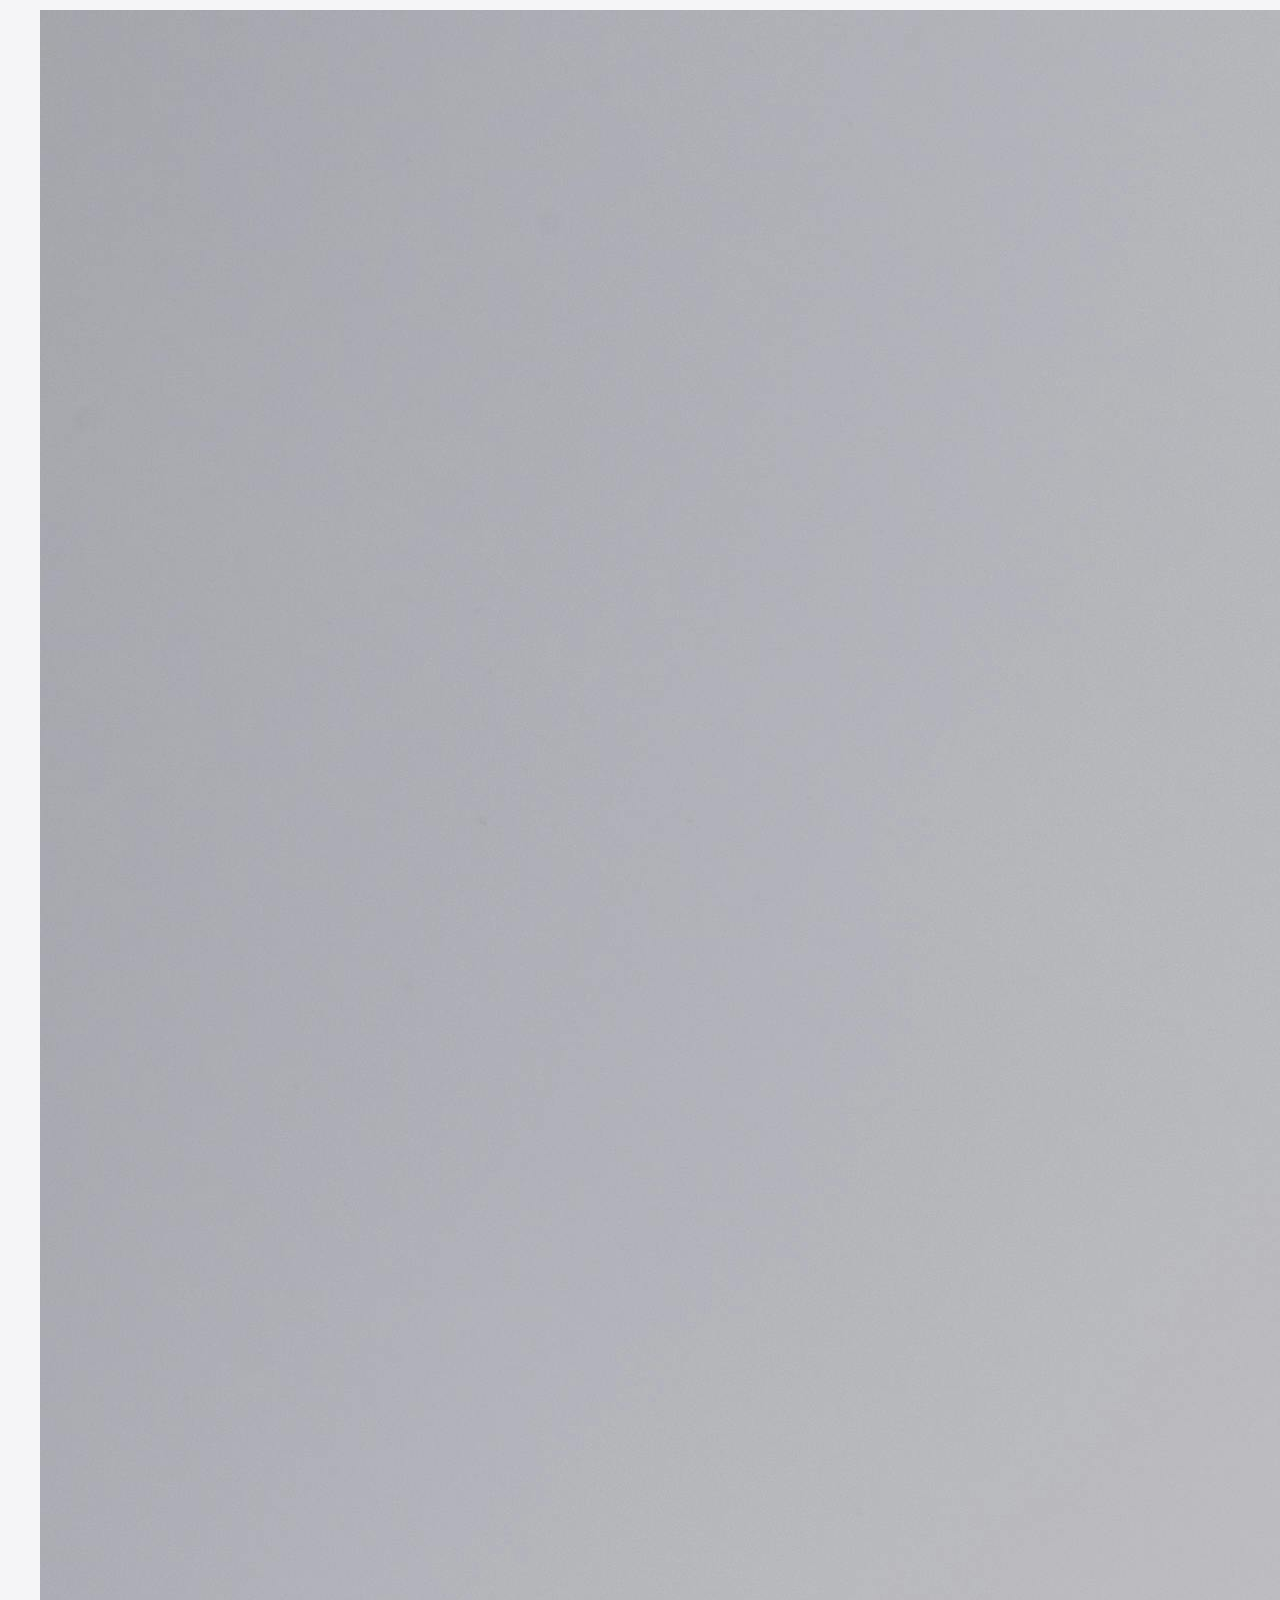
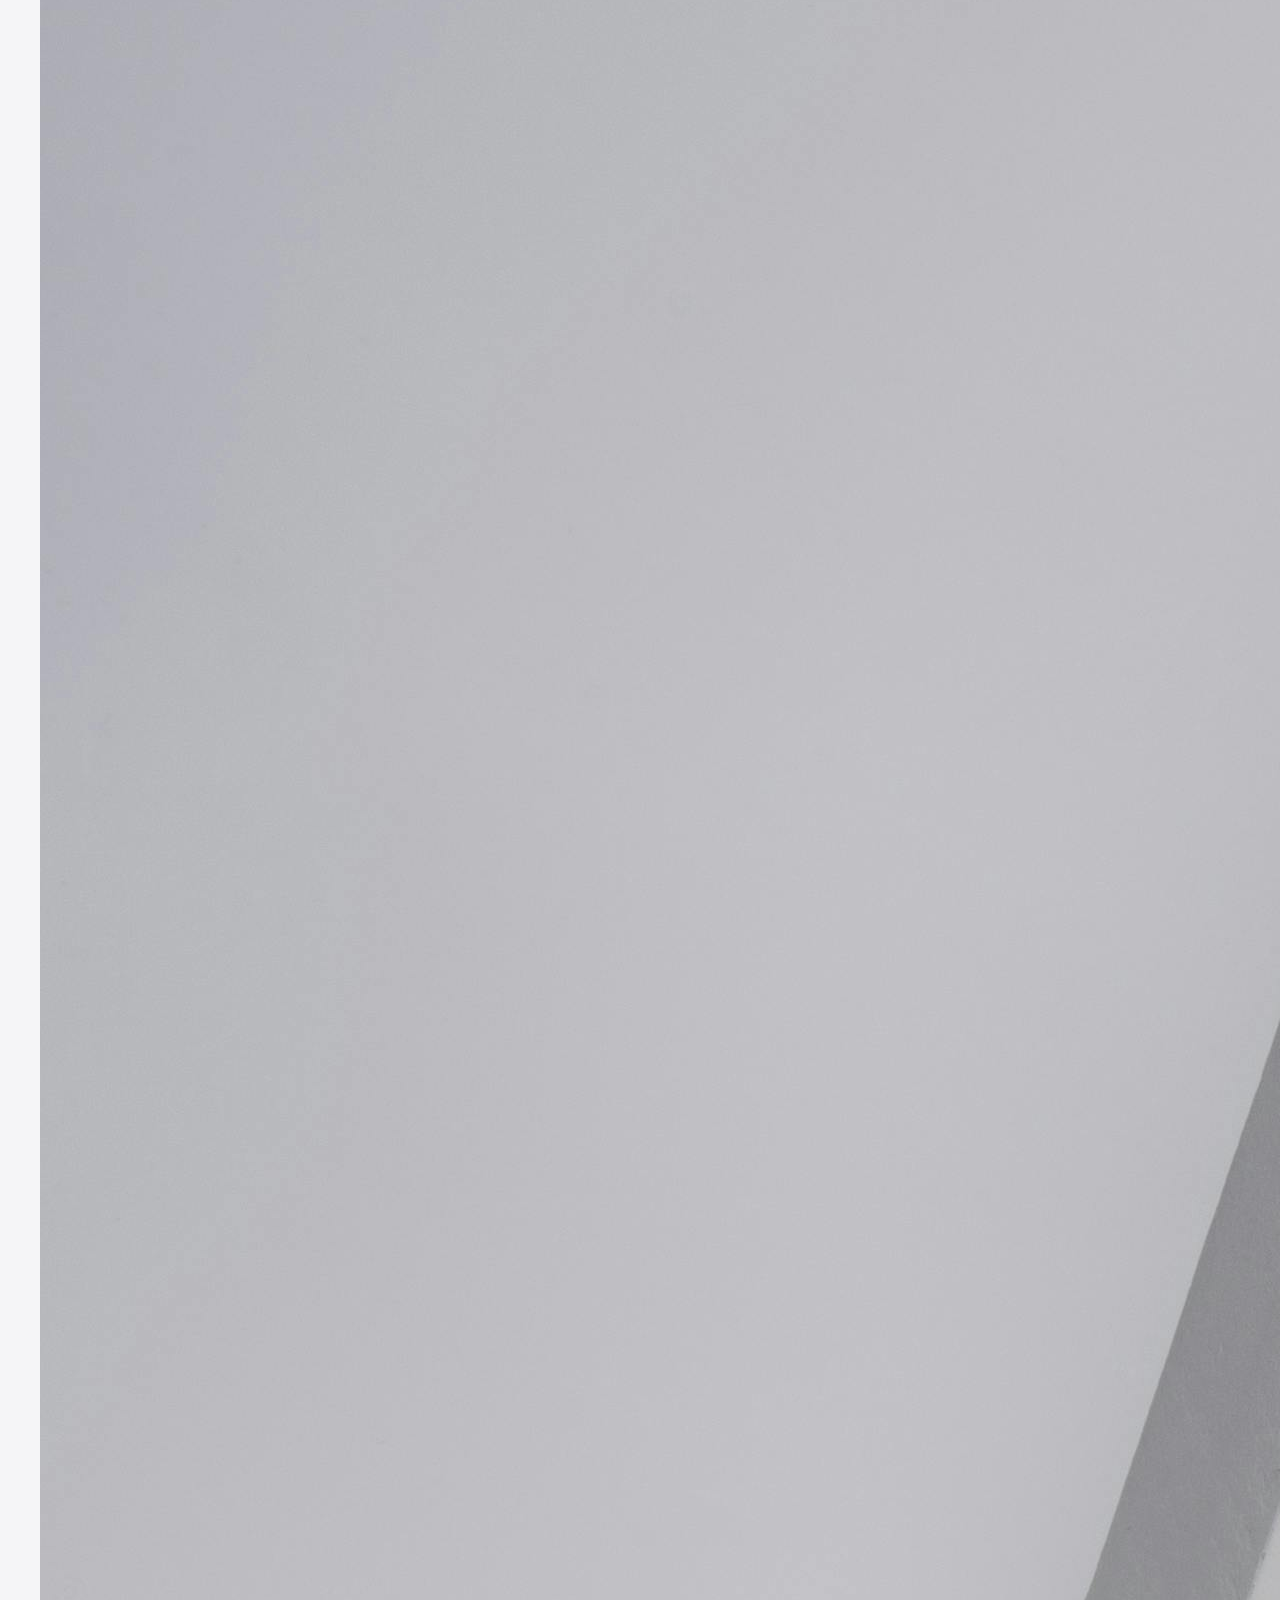
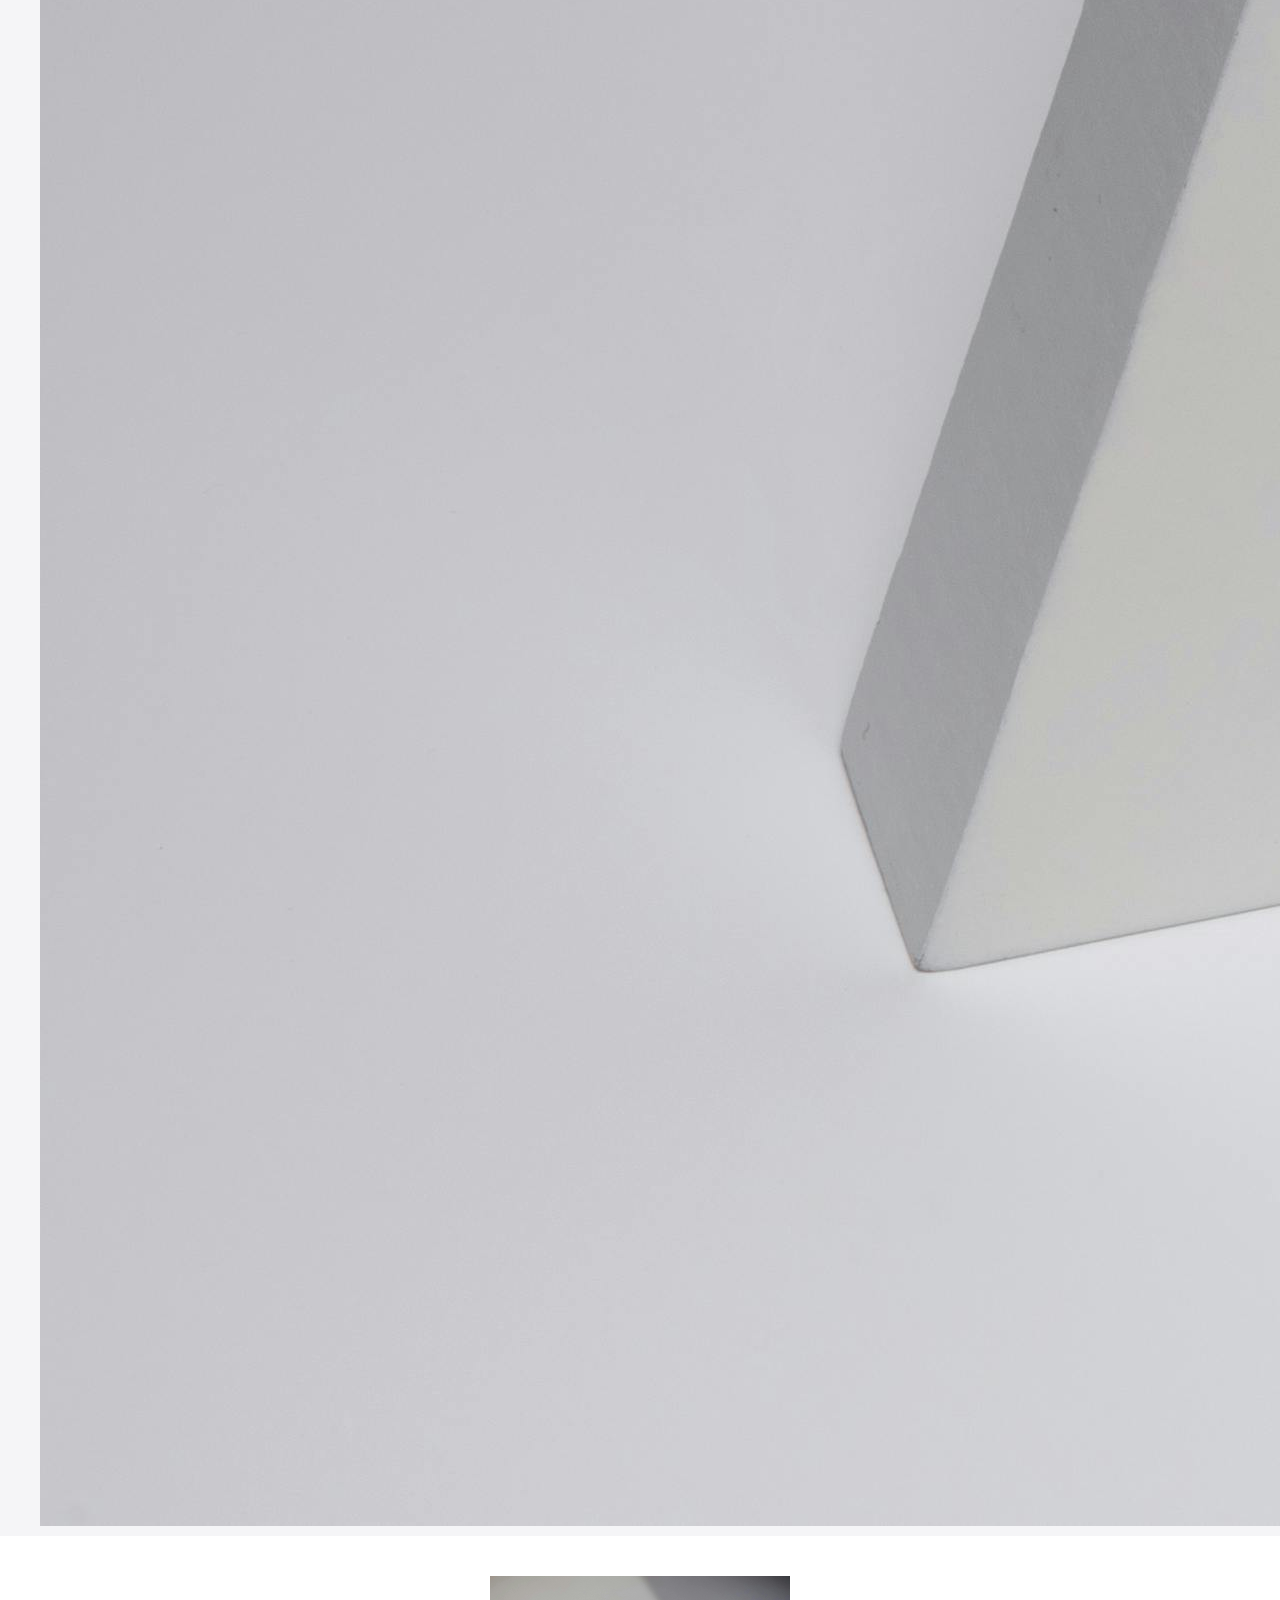
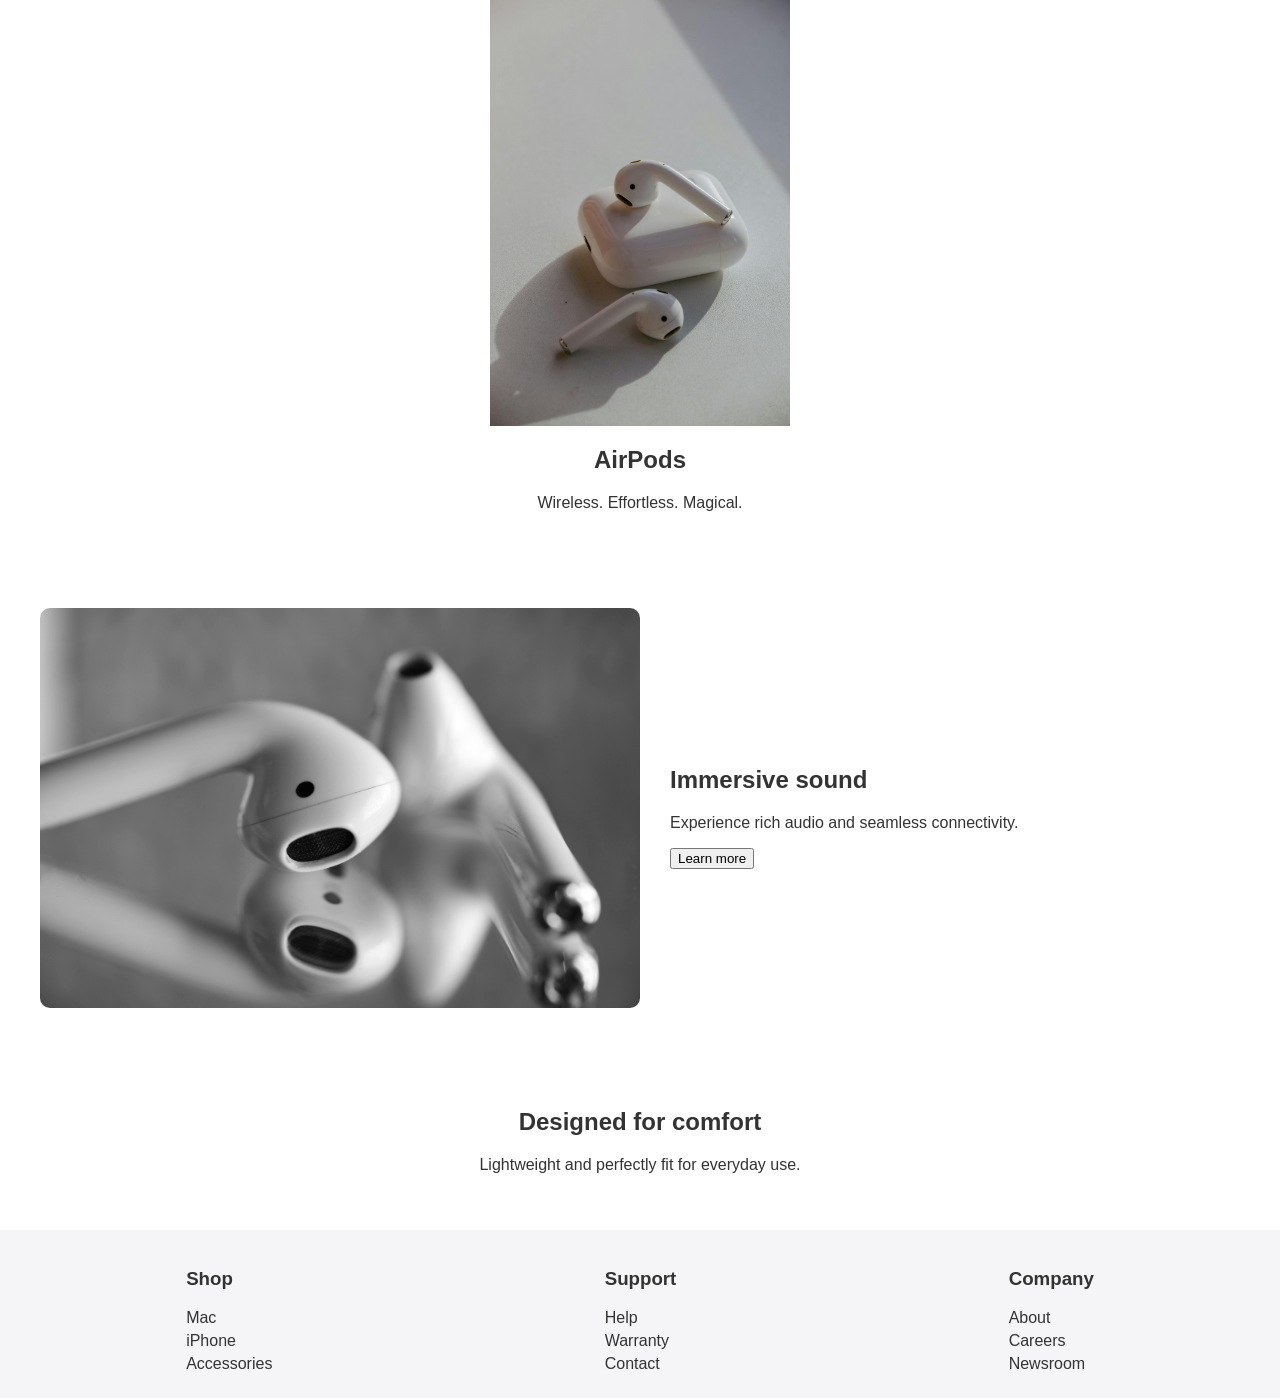
==== airpods/index.html @ 191da268 "Change alt text for logo image in index.html" ====
<!DOCTYPE html>
<html lang="en">
<head>
  <meta charset="UTF-8">
  <meta name="viewport" content="width=device-width, initial-scale=1.0">
  <title>Apple AirPods Recreation</title>
  <link rel="stylesheet" href="style.css">
</head>
<body>
  <nav>
    <img src="logo.jpg" alt="Site logo">
    <a href="#">Store</a>
    <a href="#">Mac</a>
    <a href="#">iPad</a>
    <a href="#">iPhone</a>
    <a href="#">AirPods</a>
    <div class="icons">🔍 🛍️</div>
  </nav>

  <main>
    <section class="hero">
      <img src="airpods.jpg" alt="AirPods">
      <h1>AirPods</h1>
      <p>Wireless. Effortless. Magical.</p>
    </section>

    <section class="two-column">
      <img src="closeup.jpg" alt="AirPods close-up">
      <div>
        <h2>Immersive sound</h2>
        <p>Experience rich audio and seamless connectivity.</p>
        <button>Learn more</button>
      </div>
    </section>

    <section class="centered">
      <h2>Designed for comfort</h2>
      <p>Lightweight and perfectly fit for everyday use.</p>
    </section>
  </main>

  <footer>
    <div class="flexbox">
      <div>
        <h3>Shop</h3>
        <a href="#">Mac</a>
        <a href="#">iPhone</a>
        <a href="#">Accessories</a>
      </div>
      <div>
        <h3>Support</h3>
        <a href="#">Help</a>
        <a href="#">Warranty</a>
        <a href="#">Contact</a>
      </div>
      <div>
        <h3>Company</h3>
        <a href="#">About</a>
        <a href="#">Careers</a>
        <a href="#">Newsroom</a>
      </div>
    </div>
  </footer>
</body>
</html>
---- airpods/style.css ----
body {
  font-family: Arial, sans-serif;
  margin: 0;
  color: #333;
}

nav {
  display: flex;
  justify-content: space-between;
  align-items: center;
  padding: 10px 40px;
  background-color: #f5f5f7;
}

nav a {
  margin: 0 10px;
  text-decoration: none;
  color: #333;
}

.hero {
  text-align: center;
  padding: 40px;
}

.hero img {
  max-width: 300px;
  display: block;
  margin: 0 auto 20px;
}

.two-column {
  display: flex;
  align-items: center;
  padding: 40px;
  gap: 30px;
}

.two-column img {
  width: 50%;
  border-radius: 10px;
}

.centered {
  text-align: center;
  padding: 40px;
}

footer {
  background-color: #f5f5f7;
  padding: 20px;
}

.flexbox {
  display: flex;
  justify-content: space-around;
}

footer a {
  display: block;
  color: #333;
  text-decoration: none;
  margin: 5px 0;
}
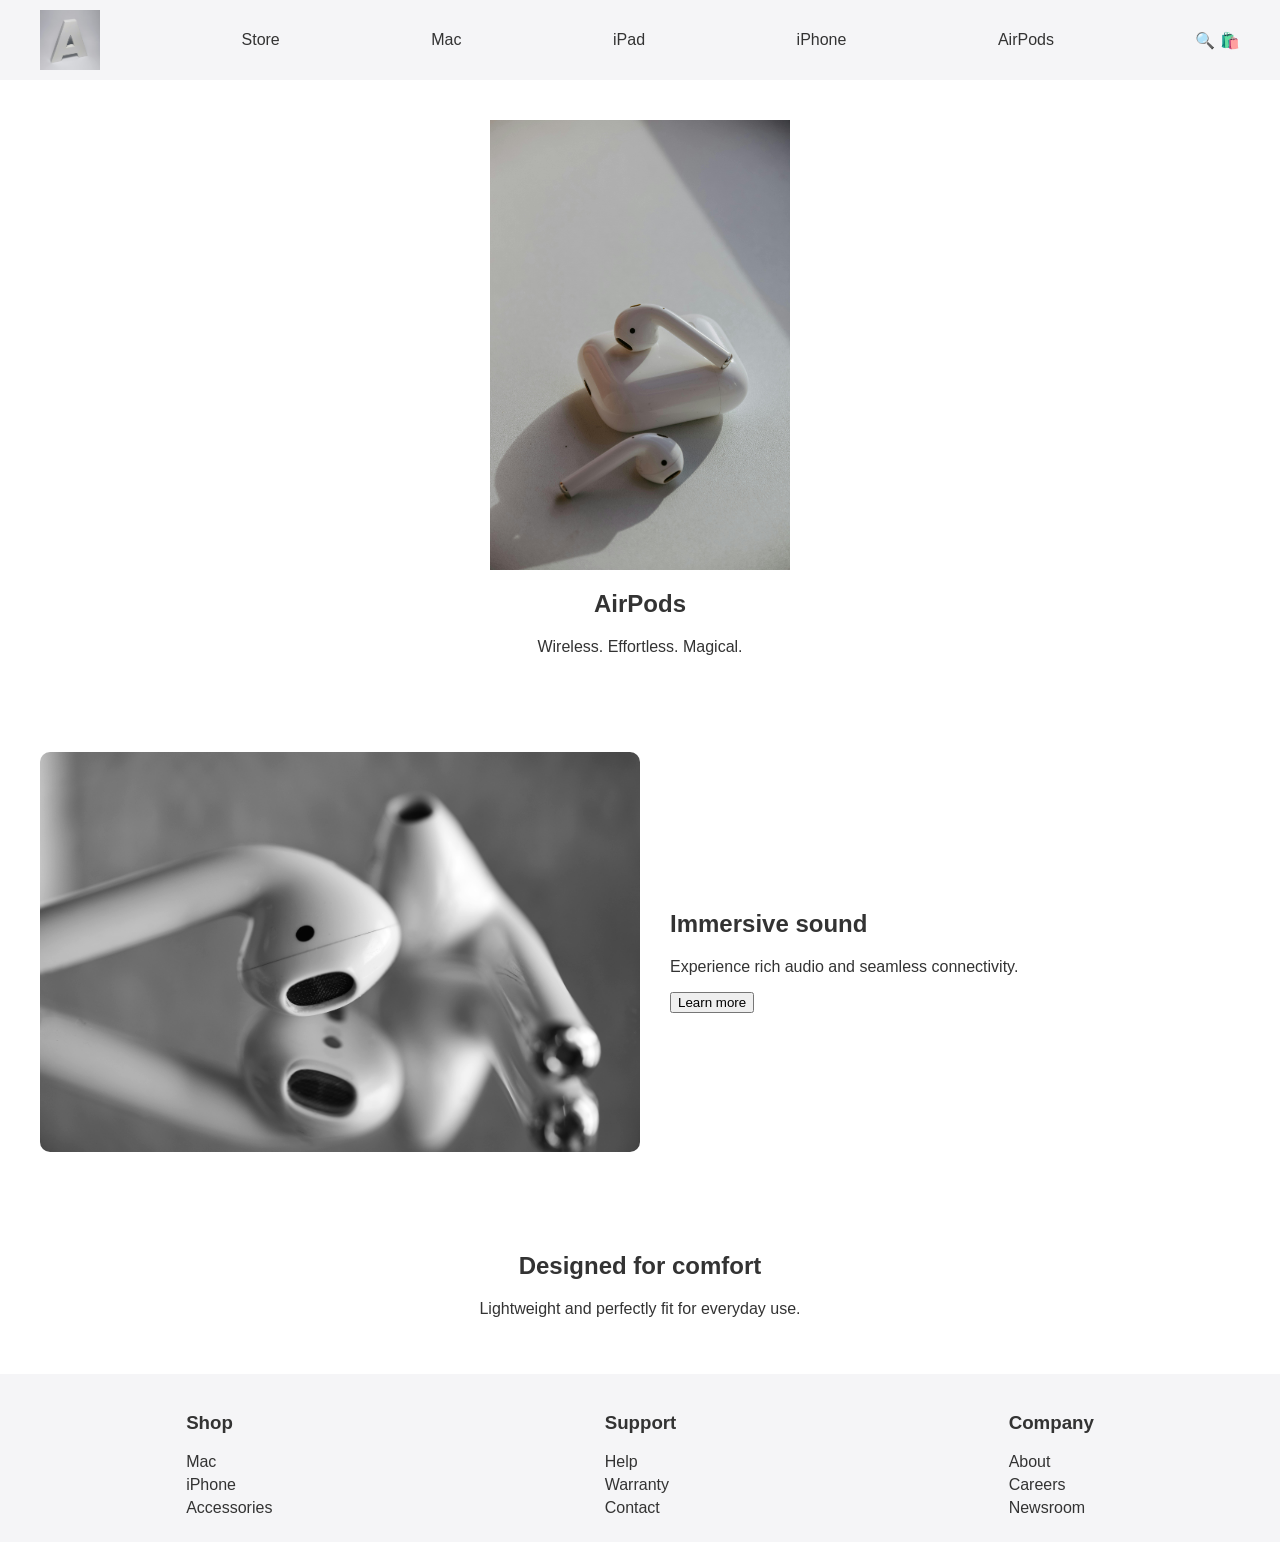
==== commit 861a692e: "Add width attribute to logo image" ====
--- a/airpods/index.html
+++ b/airpods/index.html
@@ -8,7 +8,7 @@
 </head>
 <body>
   <nav>
-    <img src="logo.jpg" alt="Site logo">
+    <img src="logo.jpg" alt="Site logo" width="60">
     <a href="#">Store</a>
     <a href="#">Mac</a>
     <a href="#">iPad</a>
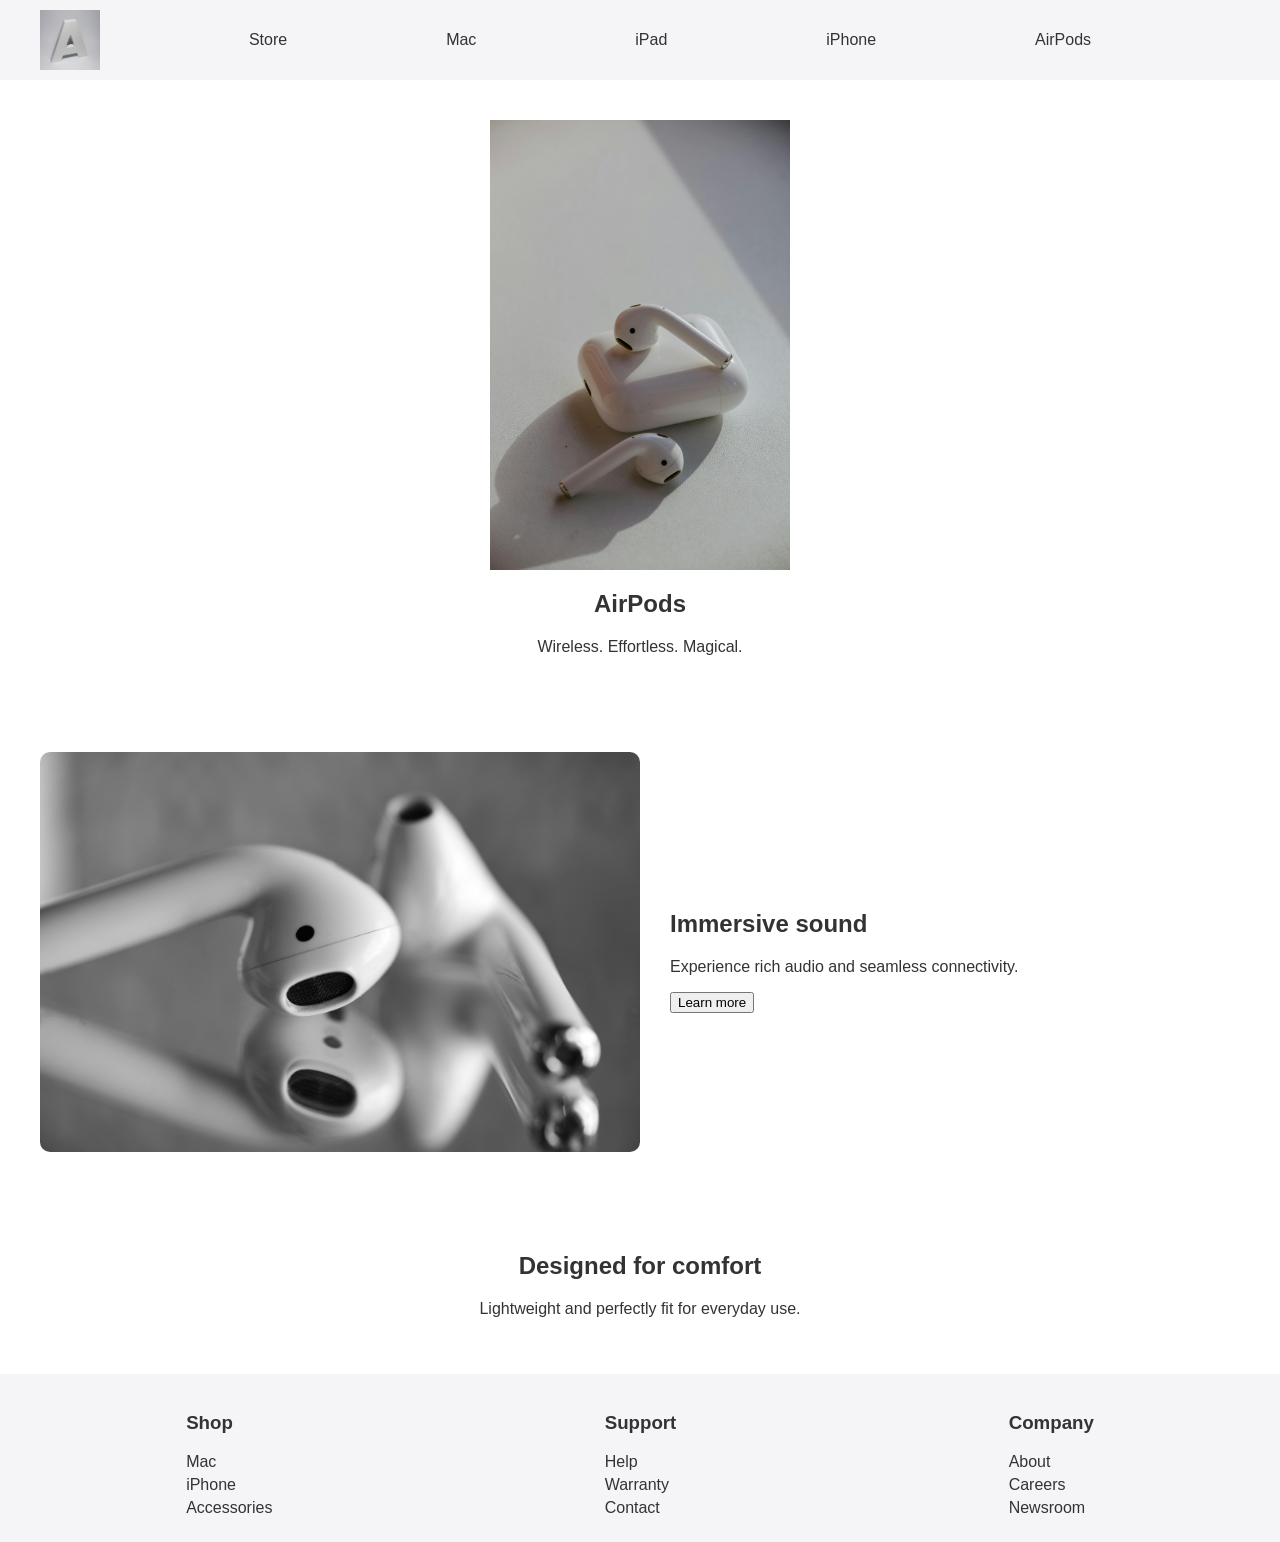
==== commit d9b8e090: "navigation in index.html" ====
--- a/airpods/index.html
+++ b/airpods/index.html
@@ -14,7 +14,7 @@
     <a href="#">iPad</a>
     <a href="#">iPhone</a>
     <a href="#">AirPods</a>
-    <div class="icons">🔍 🛍️</div>
+    <div class="icons"> </div>
   </nav>
 
   <main>
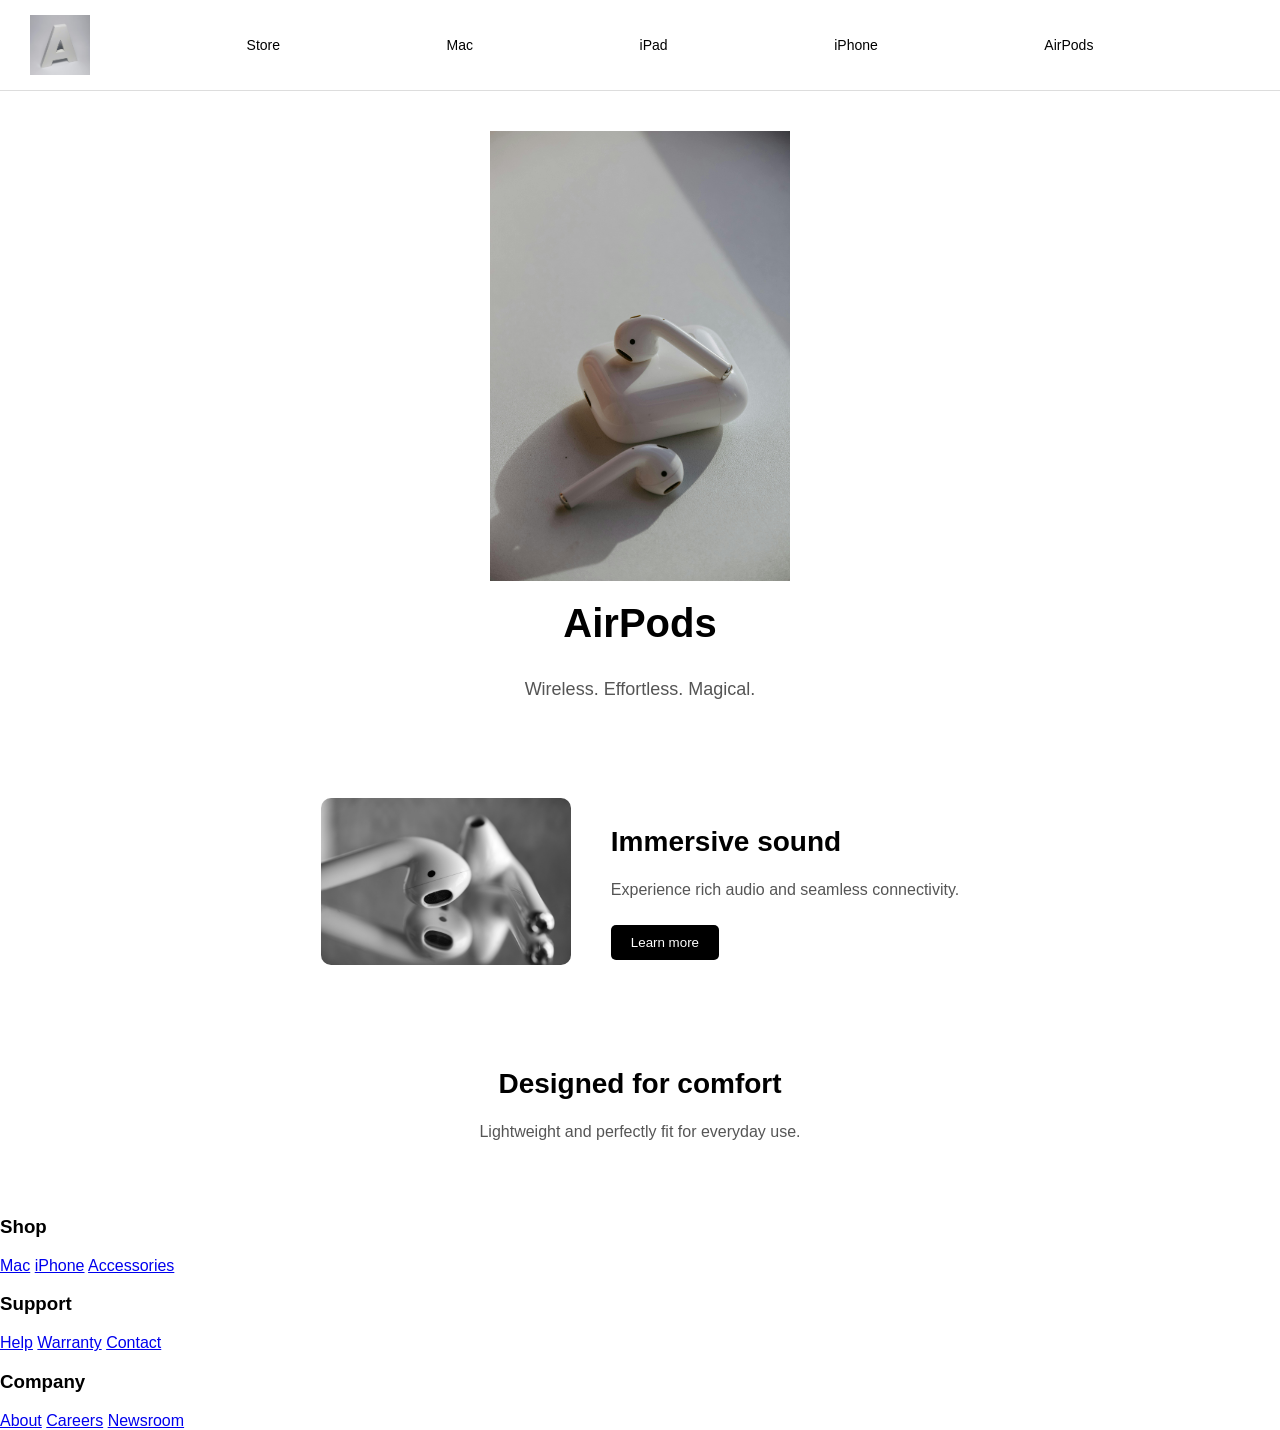
==== commit bf535f5b: "Fix footer layout by updating div structure" ====
--- a/airpods/index.html
+++ b/airpods/index.html
@@ -14,7 +14,7 @@
     <a href="#">iPad</a>
     <a href="#">iPhone</a>
     <a href="#">AirPods</a>
-    <div class="icons"> </div>
+    <div class="icons"></div>
   </nav>
 
   <main>
@@ -40,26 +40,27 @@
   </main>
 
   <footer>
-    <div class="flexbox">
-      <div>
+    <div class="footer-column">
         <h3>Shop</h3>
         <a href="#">Mac</a>
         <a href="#">iPhone</a>
         <a href="#">Accessories</a>
-      </div>
-      <div>
+    </div>
+
+    <div class="footer-column">
         <h3>Support</h3>
         <a href="#">Help</a>
         <a href="#">Warranty</a>
         <a href="#">Contact</a>
-      </div>
-      <div>
+    </div>
+
+    <div class="footer-column">
         <h3>Company</h3>
         <a href="#">About</a>
         <a href="#">Careers</a>
         <a href="#">Newsroom</a>
-      </div>
     </div>
   </footer>
+
 </body>
 </html>
--- a/airpods/style.css
+++ b/airpods/style.css
@@ -1,64 +1,95 @@
 body {
-  font-family: Arial, sans-serif;
-  margin: 0;
-  color: #333;
+    margin: 0;
+    font-family: Arial, sans-serif;
 }
 
 nav {
-  display: flex;
-  justify-content: space-between;
-  align-items: center;
-  padding: 10px 40px;
-  background-color: #f5f5f7;
+    display: flex;
+    align-items: center;
+    justify-content: space-between;
+    padding: 15px 30px;
+    background-color: #ffffff;
+    border-bottom: 1px solid #ddd;
+}
+
+nav img {
+    width: 60px;
 }
 
 nav a {
-  margin: 0 10px;
-  text-decoration: none;
-  color: #333;
+    margin: 0 10px;
+    text-decoration: none;
+    color: black;
+    font-size: 14px;
+}
+
+.icons {
+    font-size: 20px;
 }
 
 .hero {
-  text-align: center;
-  padding: 40px;
+    text-align: center;
+    padding: 40px 20px;
 }
 
 .hero img {
-  max-width: 300px;
-  display: block;
-  margin: 0 auto 20px;
+    width: 300px;
+    display: block;
+    margin: 0 auto;
+}
+
+.hero h1 {
+    font-size: 40px;
+    margin-top: 20px;
+}
+
+.hero p {
+    font-size: 18px;
+    color: #555;
 }
 
 .two-column {
-  display: flex;
-  align-items: center;
-  padding: 40px;
-  gap: 30px;
+    display: flex;
+    align-items: center;
+    justify-content: center;
+    gap: 40px;
+    padding: 40px 20px;
 }
 
 .two-column img {
-  width: 50%;
-  border-radius: 10px;
+    width: 250px;
+    border-radius: 10px;
+}
+
+.two-column h2 {
+    font-size: 28px;
+}
+
+.two-column p {
+    font-size: 16px;
+    color: #555;
+}
+
+.two-column button {
+    margin-top: 10px;
+    padding: 10px 20px;
+    border: none;
+    background-color: black;
+    color: white;
+    border-radius: 5px;
+    cursor: pointer;
 }
 
 .centered {
-  text-align: center;
-  padding: 40px;
+    text-align: center;
+    padding: 40px 20px;
 }
 
-footer {
-  background-color: #f5f5f7;
-  padding: 20px;
+.centered h2 {
+    font-size: 28px;
 }
 
-.flexbox {
-  display: flex;
-  justify-content: space-around;
+.centered p {
+    font-size: 16px;
+    color: #555;
 }
-
-footer a {
-  display: block;
-  color: #333;
-  text-decoration: none;
-  margin: 5px 0;
-}
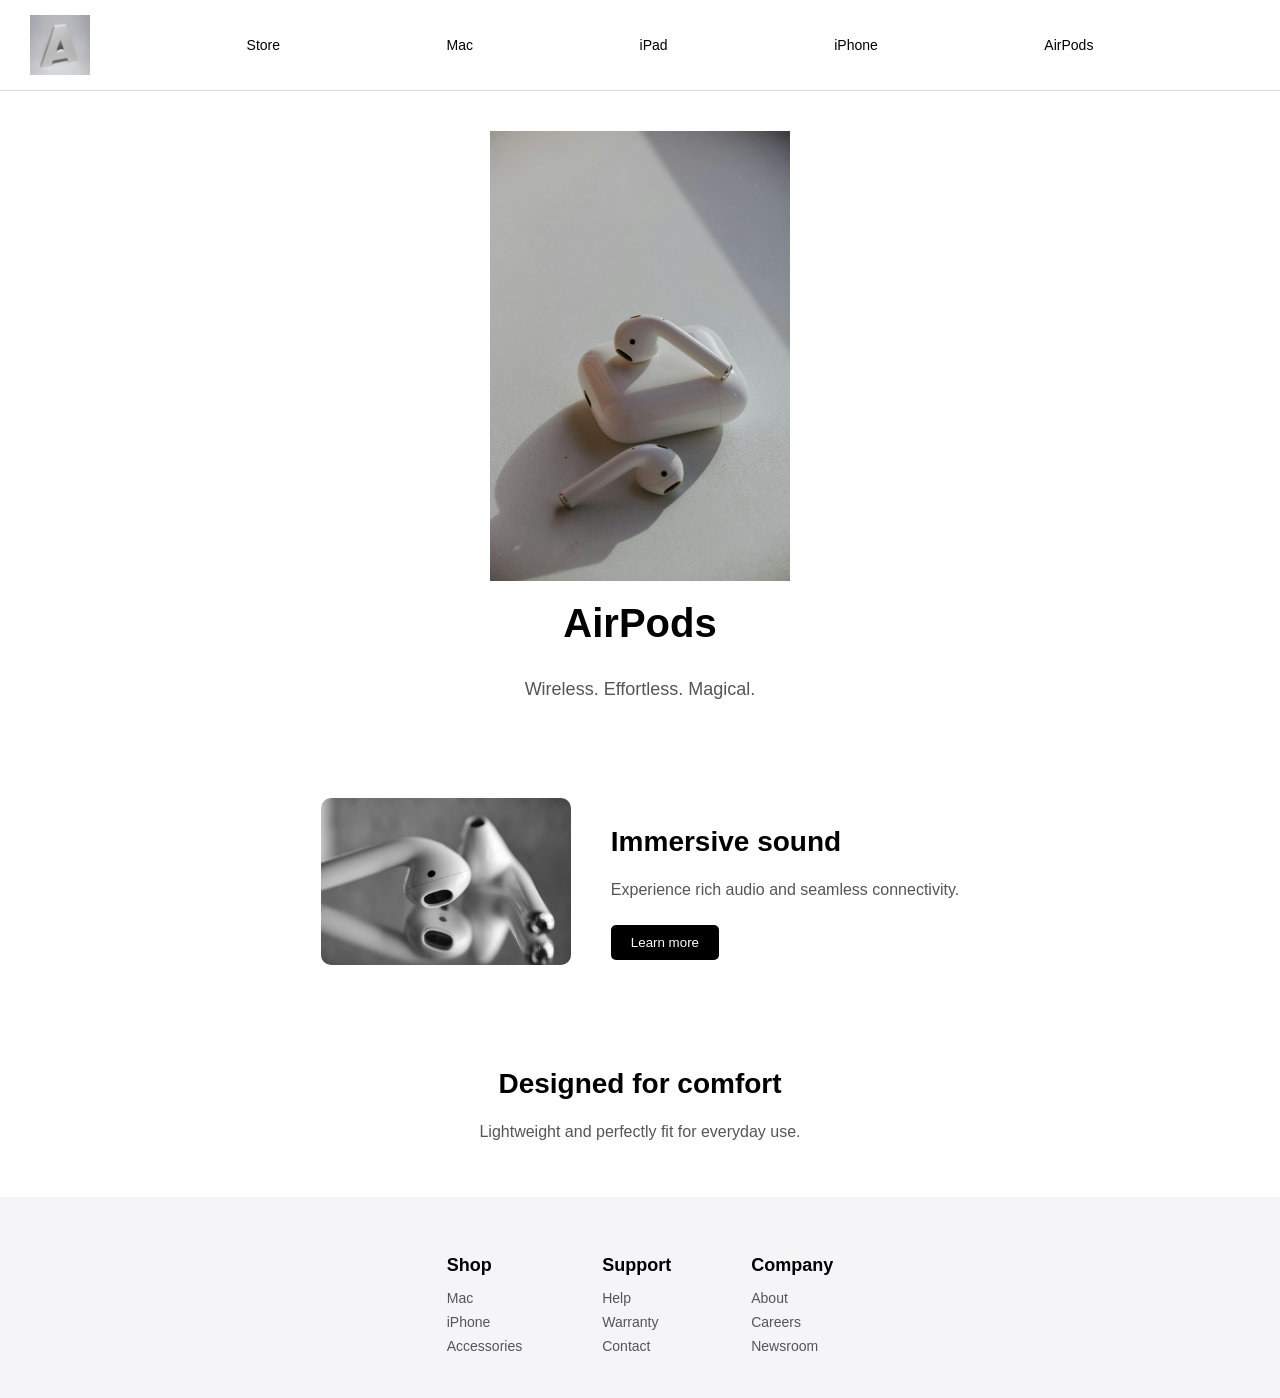
==== commit 704bb477: "Format footer section for consistency" ====
--- a/airpods/index.html
+++ b/airpods/index.html
@@ -41,24 +41,24 @@
 
   <footer>
     <div class="footer-column">
-        <h3>Shop</h3>
-        <a href="#">Mac</a>
-        <a href="#">iPhone</a>
-        <a href="#">Accessories</a>
+      <h3>Shop</h3>
+      <a href="#">Mac</a>
+      <a href="#">iPhone</a>
+      <a href="#">Accessories</a>
     </div>
 
     <div class="footer-column">
-        <h3>Support</h3>
-        <a href="#">Help</a>
-        <a href="#">Warranty</a>
-        <a href="#">Contact</a>
+      <h3>Support</h3>
+      <a href="#">Help</a>
+      <a href="#">Warranty</a>
+      <a href="#">Contact</a>
     </div>
 
     <div class="footer-column">
-        <h3>Company</h3>
-        <a href="#">About</a>
-        <a href="#">Careers</a>
-        <a href="#">Newsroom</a>
+      <h3>Company</h3>
+      <a href="#">About</a>
+      <a href="#">Careers</a>
+      <a href="#">Newsroom</a>
     </div>
   </footer>
 
--- a/airpods/style.css
+++ b/airpods/style.css
@@ -35,7 +35,7 @@
 .hero img {
     width: 300px;
     display: block;
-    margin: 0 auto;
+    margin: 0 auto 20px;
 }
 
 .hero h1 {
@@ -93,3 +93,28 @@
     font-size: 16px;
     color: #555;
 }
+
+footer {
+    display: flex;
+    justify-content: center;
+    gap: 80px;
+    padding: 40px 20px;
+    background-color: #f5f5f7;
+}
+
+.footer-column {
+    display: flex;
+    flex-direction: column;
+}
+
+.footer-column h3 {
+    margin-bottom: 10px;
+    font-size: 18px;
+}
+
+.footer-column a {
+    text-decoration: none;
+    color: #555;
+    margin: 4px 0;
+    font-size: 14px;
+}
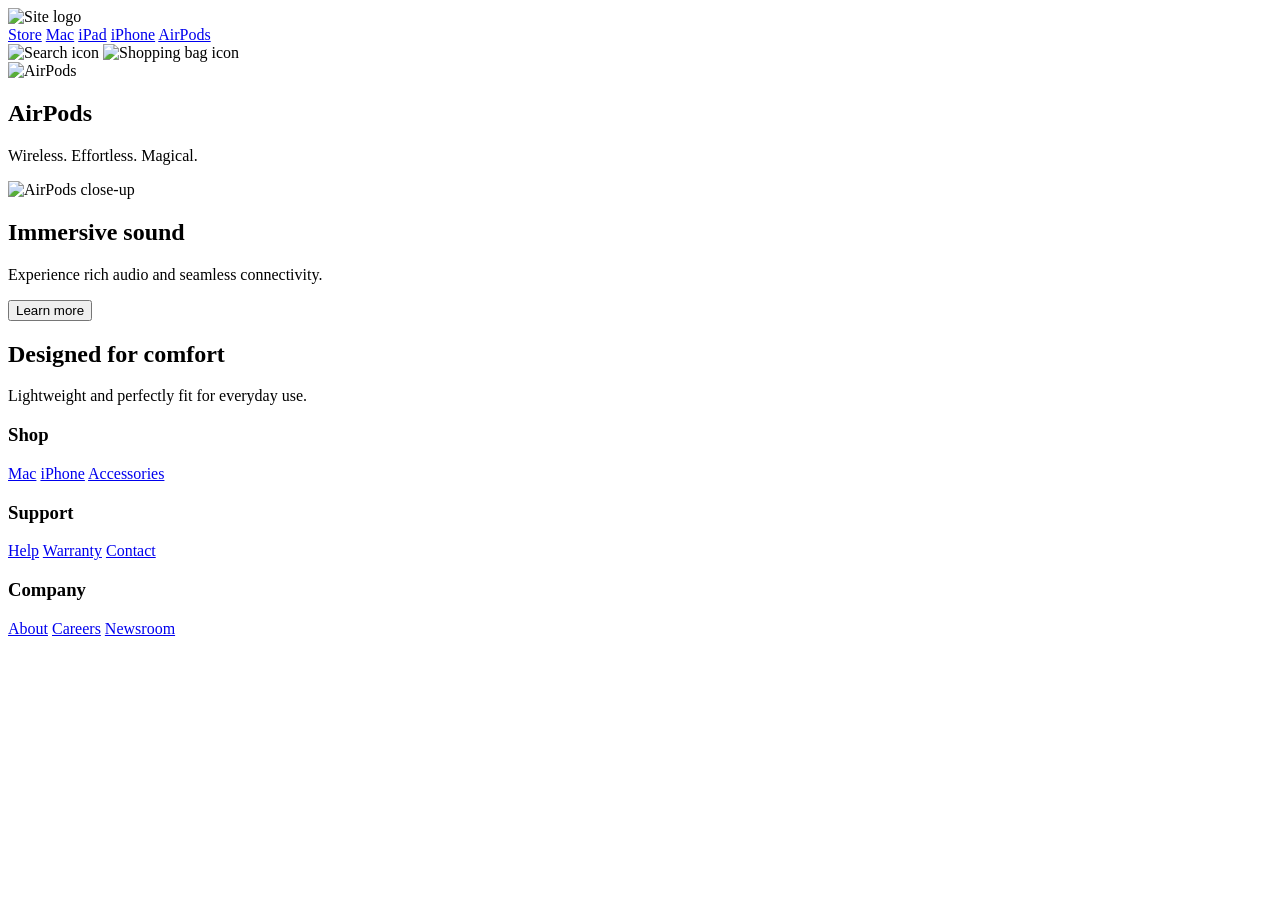
==== commit 8d6b7c74: "Create index.html for Apple AirPods page" ====
--- a/airpods/index.html
+++ b/airpods/index.html
@@ -8,13 +8,18 @@
 </head>
 <body>
   <nav>
-    <img src="logo.jpg" alt="Site logo" width="60">
-    <a href="#">Store</a>
-    <a href="#">Mac</a>
-    <a href="#">iPad</a>
-    <a href="#">iPhone</a>
-    <a href="#">AirPods</a>
-    <div class="icons"></div>
+    <img src="logo.jpg" alt="Site logo" class="logo">
+    <div class="nav-links">
+      <a href="#">Store</a>
+      <a href="#">Mac</a>
+      <a href="#">iPad</a>
+      <a href="#">iPhone</a>
+      <a href="#">AirPods</a>
+    </div>
+    <div class="icons">
+      <img src="search.png" alt="Search icon">
+      <img src="bag.png" alt="Shopping bag icon">
+    </div>
   </nav>
 
   <main>
@@ -26,7 +31,7 @@
 
     <section class="two-column">
       <img src="closeup.jpg" alt="AirPods close-up">
-      <div>
+      <div class="text">
         <h2>Immersive sound</h2>
         <p>Experience rich audio and seamless connectivity.</p>
         <button>Learn more</button>
@@ -61,6 +66,5 @@
       <a href="#">Newsroom</a>
     </div>
   </footer>
-
 </body>
 </html>
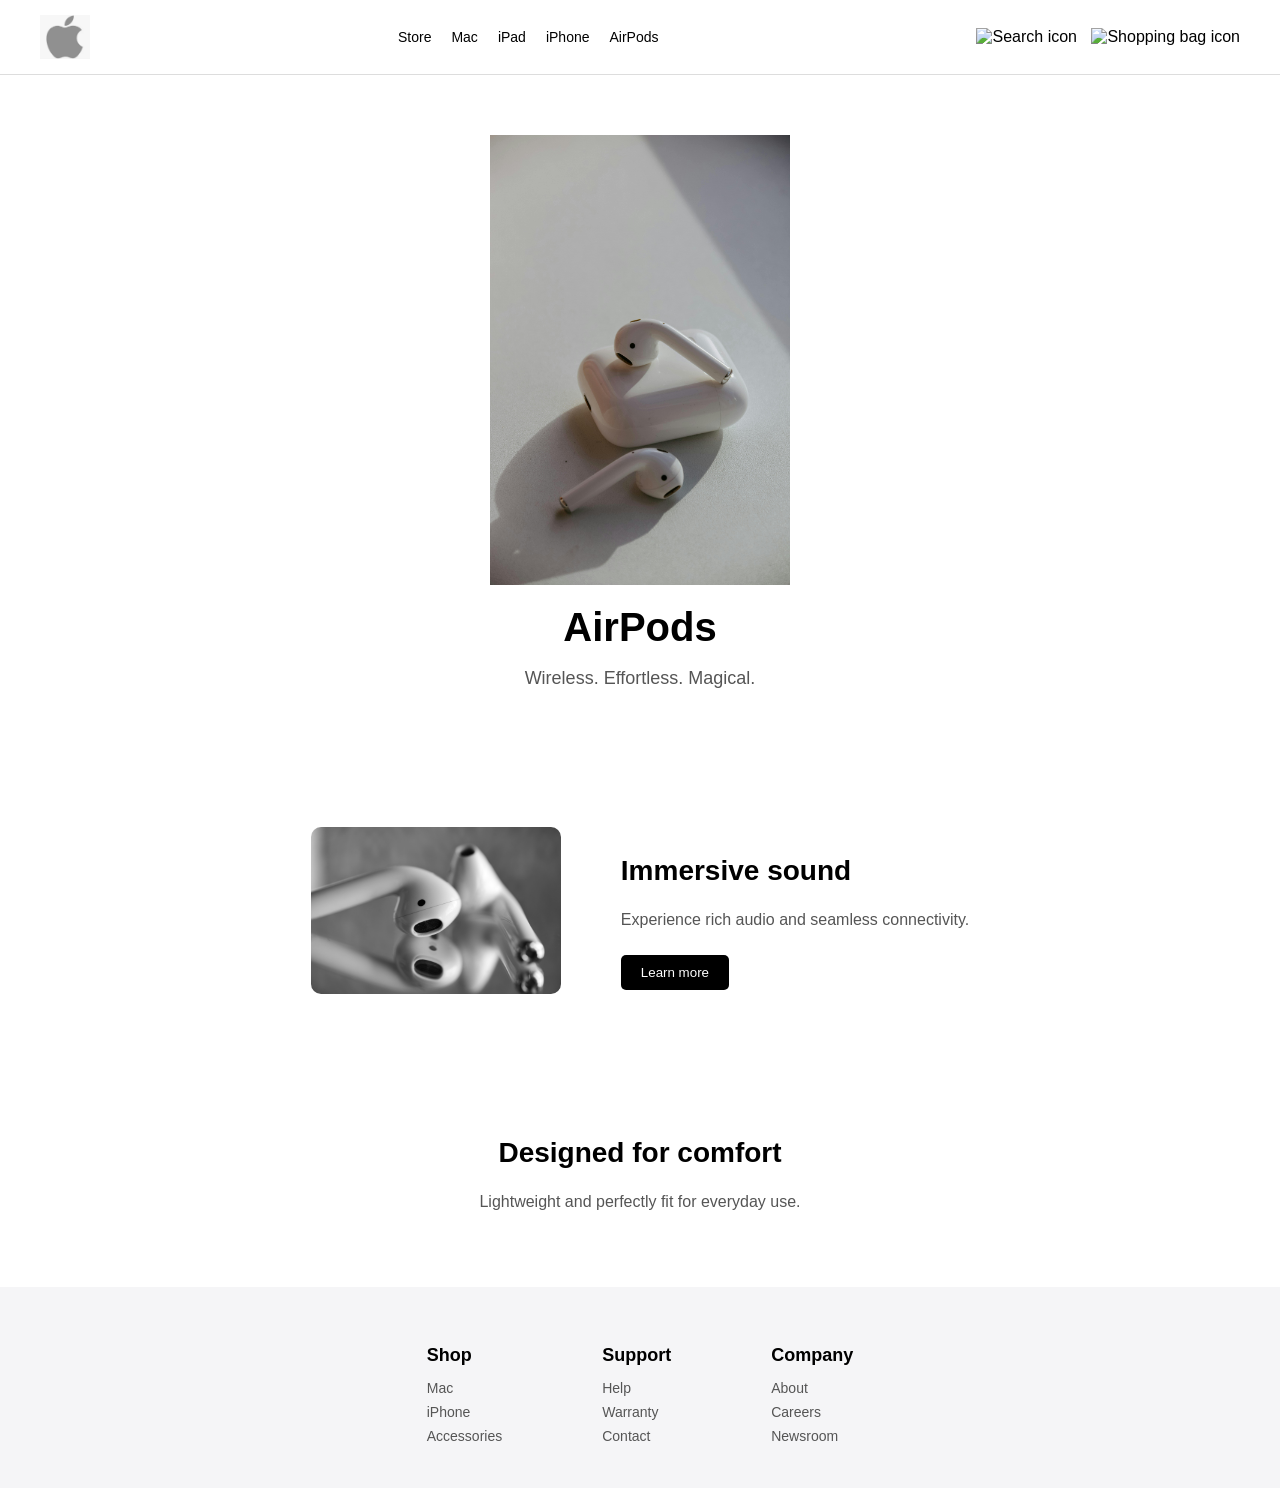
==== commit 485f8ed3: "Replace logo image with updated file" ====
--- a/airpods/index.html
+++ b/airpods/index.html
@@ -8,7 +8,7 @@
 </head>
 <body>
   <nav>
-    <img src="logo.jpg" alt="Site logo" class="logo">
+    <img src="logo.png" alt="Apple logo" class="logo">
     <div class="nav-links">
       <a href="#">Store</a>
       <a href="#">Mac</a>
--- a/airpods/style.css
+++ b/airpods/style.css
@@ -0,0 +1,129 @@
+body {
+  margin: 0;
+  font-family: Arial, sans-serif;
+}
+
+nav {
+  display: flex;
+  align-items: center;
+  justify-content: space-between;
+  padding: 15px 40px;
+  background-color: #fff;
+  border-bottom: 1px solid #ddd;
+}
+
+.logo {
+  width: 50px;
+}
+
+.nav-links {
+  display: flex;
+  gap: 20px;
+}
+
+.nav-links a {
+  text-decoration: none;
+  color: black;
+  font-size: 14px;
+}
+
+.icons img {
+  width: 20px;
+  margin-left: 10px;
+}
+
+.hero {
+  text-align: center;
+  padding: 60px 20px;
+}
+
+.hero img {
+  width: 300px;
+  display: block;
+  margin: 0 auto 20px;
+}
+
+.hero h1 {
+  font-size: 40px;
+  margin: 10px 0;
+}
+
+.hero p {
+  font-size: 18px;
+  color: #555;
+}
+
+.two-column {
+  display: flex;
+  align-items: center;
+  justify-content: center;
+  gap: 60px;
+  padding: 60px 20px;
+}
+
+.two-column img {
+  width: 250px;
+  border-radius: 10px;
+}
+
+.two-column .text {
+  max-width: 400px;
+}
+
+.two-column h2 {
+  font-size: 28px;
+}
+
+.two-column p {
+  font-size: 16px;
+  color: #555;
+}
+
+.two-column button {
+  margin-top: 10px;
+  padding: 10px 20px;
+  border: none;
+  background-color: black;
+  color: white;
+  border-radius: 5px;
+  cursor: pointer;
+}
+
+.centered {
+  text-align: center;
+  padding: 60px 20px;
+}
+
+.centered h2 {
+  font-size: 28px;
+}
+
+.centered p {
+  font-size: 16px;
+  color: #555;
+}
+
+footer {
+  display: flex;
+  justify-content: center;
+  gap: 100px;
+  padding: 40px 20px;
+  background-color: #f5f5f7;
+}
+
+.footer-column {
+  display: flex;
+  flex-direction: column;
+}
+
+.footer-column h3 {
+  margin-bottom: 10px;
+  font-size: 18px;
+}
+
+.footer-column a {
+  text-decoration: none;
+  color: #555;
+  margin: 4px 0;
+  font-size: 14px;
+}
